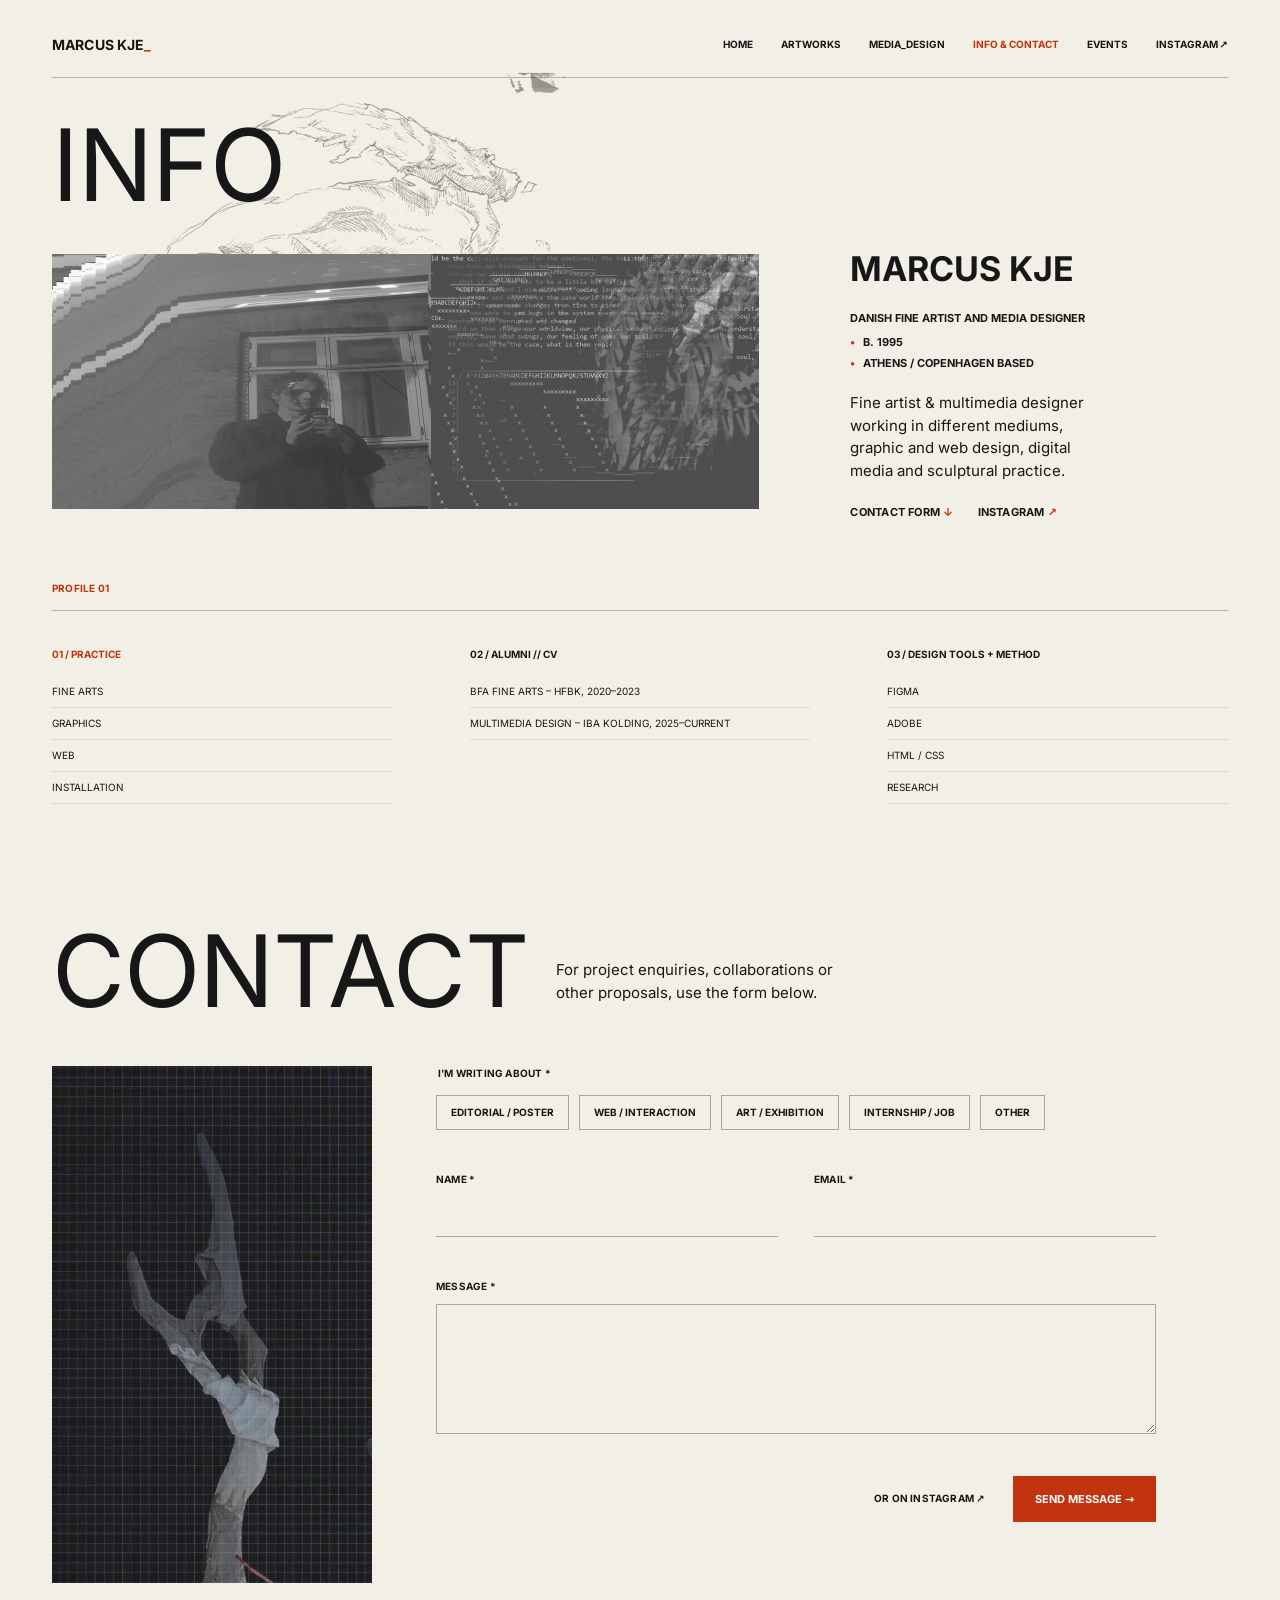
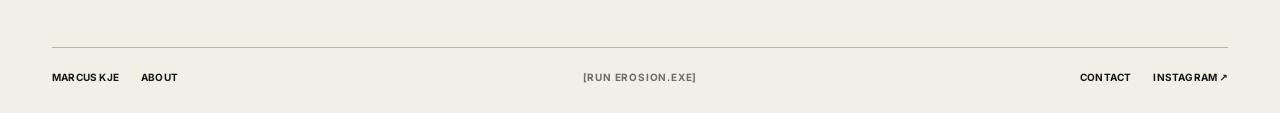
==== info.html @ b2b25fbf "Add files via upload" ====
<!doctype html>
<html lang="en">
<head>
  <meta charset="utf-8">
  <meta name="viewport" content="width=device-width, initial-scale=1">
  <title>Info &amp; contact | Marcus Kje</title>
  <meta name="description" content="About Marcus Kje, fine artist and multimedia designer, and contact form.">
  <link rel="preload" href="fonts/inter-latin.woff2" as="font" type="font/woff2" crossorigin>
  <link rel="icon" href="img/favicon.svg" type="image/svg+xml">
  <link rel="stylesheet" href="css/style.css">
</head>
<body>
  <a class="skip-link" href="#main">Skip to content</a>

  <header class="site-header">
    <a class="brand" href="index.html">MARCUS KJE<span class="brand-cursor" aria-hidden="true">_</span></a>
    <nav class="nav" aria-label="Main">
      <a class="link-hover" href="index.html">Home</a>
      <a class="link-hover" href="artworks.html">Artworks</a>
      <a class="link-hover" href="media-design.html">Media_design</a>
      <a class="link-hover" href="info.html" aria-current="page">Info &amp; contact</a>
      <a class="link-hover" href="index.html#events">Events</a>
      <a class="link-hover" href="#" data-instagram>Instagram ↗</a>
    </nav>
    <button class="menu-toggle" type="button" aria-expanded="false" aria-controls="mobile-menu">Menu +</button>
  </header>

  <div class="mobile-menu" id="mobile-menu" hidden>
    <div class="top"><span class="brand">MARCUS KJE<span class="brand-cursor" aria-hidden="true">_</span></span><button class="menu-close menu-toggle" type="button" style="display:block">Close ×</button></div>
    <nav aria-label="Mobile">
      <a href="index.html">Home</a>
      <a href="artworks.html">Artworks</a>
      <a href="media-design.html">Media_design</a>
      <a href="info.html" aria-current="page">Info &amp; contact</a>
      <a href="index.html#events">Events</a>
      <a href="#" data-instagram>Instagram ↗</a>
      <a class="menu-erosion" href="erosion.html">_Erosion.exe</a>
    </nav>
  </div>

  <main id="main">
    <div class="info-head">
      <img class="info-drawing" src="img/info/claw-drawing.png" alt="">
      <h1 class="page-title">Info</h1>
    </div>

    <div class="info-top">
      <div class="info-imgs">
        <img src="img/info/portrait.jpg" alt="Marcus Kje, self-portrait in a window reflection">
        <img src="img/info/ramble.jpg" alt="Digital collage of code text and a drawn claw">
      </div>
      <div class="info-bio">
        <h2>MARCUS KJE</h2>
        <p class="info-facts-lead">Danish fine artist and media designer</p>
        <ul class="info-facts">
          <li>b. 1995</li>
          <li>Athens / Copenhagen based</li>
        </ul>
        <p>Fine artist &amp; multimedia designer working in different mediums, graphic and web design, digital media and sculptural practice.</p>
        <p class="info-links label">
          <a class="link-hover" href="#contact">Contact form <span class="arrow" aria-hidden="true">↓</span></a>
          <a class="link-hover" href="#" data-instagram>Instagram <span class="arrow" aria-hidden="true">↗</span></a>
        </p>
      </div>
    </div>

    <section class="profile" aria-labelledby="profile-title">
      <p class="label accent" id="profile-title">Profile 01</p>
      <hr class="rule" style="margin-top:14px">
      <div class="profile-cols">
        <div class="profile-col">
          <details><summary>Practice</summary>
            <h3>01 / Practice</h3>
            <ul><li>Fine arts</li><li>Graphics</li><li>Web</li><li>Installation</li></ul>
          </details>
        </div>
        <div class="profile-col">
          <details><summary>Alumni // CV</summary>
            <h3>02 / Alumni // CV</h3>
            <ul><li>BFA Fine Arts – HFBK, 2020–2023</li><li>Multimedia Design – IBA Kolding, 2025–current</li></ul>
          </details>
        </div>
        <div class="profile-col">
          <details><summary>Design tools / method</summary>
            <h3>03 / Design tools + method</h3>
            <ul><li>Figma</li><li>Adobe</li><li>HTML / CSS</li><li>Research</li></ul>
          </details>
        </div>
      </div>
    </section>

    <section class="contact" id="contact" aria-labelledby="contact-title">
      <div class="contact-head">
        <h2 class="page-title" id="contact-title">Contact</h2>
        <p>For project enquiries, collaborations or other proposals, use the form below.</p>
      </div>

      <div class="contact-body">
        <img class="contact-img" src="img/info/contact.webp" alt="">

        <form class="form" id="contact-form" novalidate>
          <!-- the former "typical enquiries" are now the choice of topic (replaces the subject dropdown) -->
          <fieldset class="topics" aria-describedby="topic-err">
            <legend>I'm writing about *</legend>
            <div class="topic-list">
              <label><input type="radio" name="topic" value="Editorial / poster"><span>Editorial / poster</span></label>
              <label><input type="radio" name="topic" value="Web / interaction"><span>Web / interaction</span></label>
              <label><input type="radio" name="topic" value="Art / exhibition"><span>Art / exhibition</span></label>
              <label><input type="radio" name="topic" value="Internship / job"><span>Internship / job</span></label>
              <label><input type="radio" name="topic" value="Other"><span>Other</span></label>
            </div>
            <span class="err" id="topic-err"></span>
          </fieldset>

          <div class="form-row">
            <div class="field">
              <label for="name">Name *</label>
              <input id="name" name="name" autocomplete="name" required aria-describedby="name-err">
              <span class="err" id="name-err"></span>
            </div>
            <div class="field">
              <label for="email">Email *</label>
              <input id="email" name="email" type="email" autocomplete="email" required aria-describedby="email-err">
              <span class="err" id="email-err"></span>
            </div>
          </div>

          <div class="field">
            <label for="message">Message *</label>
            <textarea id="message" name="message" required aria-describedby="message-err"></textarea>
            <span class="err" id="message-err"></span>
          </div>

          <div class="form-actions">
            <a class="label link-hover" href="#" data-instagram>Or on Instagram ↗</a>
            <button class="btn" type="submit">Send message →</button>
          </div>
        </form>
      </div>
    </section>
  </main>

  <footer class="site-footer label">
    <div class="left"><a class="link-hover" href="index.html">Marcus Kje</a><a class="link-hover" href="info.html">About</a></div>
    <a class="footer-erosion" href="erosion.html">[Run Erosion.exe]</a>
    <div class="right"><a class="link-hover" href="info.html#contact">Contact</a><a class="link-hover" href="#" data-instagram>Instagram ↗</a></div>
  </footer>

  <script src="js/data.js"></script>
  <script src="js/main.js"></script>
</body>
</html>
---- css/style.css ----
/* ==========================================================================
   Marcus Kje, portfolio
   Colours, type and spacing taken from the Figma prototype.
   ========================================================================== */

/* Inter, self-hosted (no request to Google = no visitor IP sent to a third party, GDPR).
   One variable file covers weights 400–700. Licence: SIL Open Font License 1.1. */
@font-face { font-family: 'Inter'; font-style: normal; font-weight: 100 900; font-display: swap;
  src: url('../fonts/inter-latin.woff2') format('woff2');
  unicode-range: U+0000-00FF, U+0131, U+0152-0153, U+02BB-02BC, U+02C6, U+02DA, U+02DC, U+0304, U+0308, U+0329, U+2000-206F, U+20AC, U+2122, U+2191, U+2193, U+2212, U+2215, U+FEFF, U+FFFD; }
@font-face { font-family: 'Inter'; font-style: normal; font-weight: 100 900; font-display: swap;
  src: url('../fonts/inter-latin-ext.woff2') format('woff2');
  unicode-range: U+0100-02BA, U+02BD-02C5, U+02C7-02CC, U+02CE-02D7, U+02DD-02FF, U+1D00-1DBF, U+1E00-1E9F, U+1EF2-1EFF, U+2020, U+20A0-20AB, U+20AD-20C0, U+2113, U+2C60-2C7F, U+A720-A7FF; }
:root {
  --bg: #f2efe6;
  --ink: #171717;
  --accent: #c2330f;        /* WCAG AA: 4.8:1 on the off-white background (Figma #e34624 was 3.5:1) */
  --line: #b8b4aa;
  --muted: #6f6c64;
  --paper: #f8f6f0;
  --card-blue: #cbdadd;
  --card-red: #c2330f;
  --card-lilac: #b7a7e8;
  --dark: #151515;
  --gutter: 52px;
  --font: 'Inter', system-ui, -apple-system, 'Segoe UI', sans-serif;
  --cursor: url('../img/cursor/arrow.svg') 1 1, auto;
  --cursor-link: url('../img/cursor/hand.svg') 5 1, pointer;
}

*, *::before, *::after { box-sizing: border-box; }

html { cursor: var(--cursor); scroll-behavior: smooth; } /* in-page jumps glide (off with reduce-motion) */
a, button, label, select, summary, [role='button'], .card { cursor: var(--cursor-link); }
input, textarea { cursor: text; }

body {
  margin: 0;
  background: var(--bg);
  color: var(--ink);
  font-family: var(--font);
  font-size: 15px;
  line-height: 1.5;
  -webkit-font-smoothing: antialiased;
  min-height: 100vh;
  display: flex;
  flex-direction: column;
}
main { flex: 1; }
img { display: block; max-width: 100%; }
a { color: inherit; text-decoration: none; }
button { font: inherit; color: inherit; background: none; border: 0; padding: 0; }

.wrap { padding: 0 var(--gutter); }
.label { font-size: 10px; font-weight: 700; text-transform: uppercase; letter-spacing: .02em; }
.accent { color: var(--accent); }
.rule { border: 0; border-top: 1px solid var(--line); margin: 0; }
.visually-hidden { position: absolute; width: 1px; height: 1px; overflow: hidden; clip: rect(0 0 0 0); white-space: nowrap; }

.skip-link { position: absolute; left: -999px; top: 8px; background: var(--ink); color: var(--bg); padding: 8px 12px; z-index: 100; }
.skip-link:focus { left: 8px; }
:focus-visible { outline: 2px solid var(--accent); outline-offset: 3px; }

.link-hover { position: relative; }
.link-hover:hover, .link-hover[aria-current='page'] { color: var(--accent); }

/* ---------- Header ---------- */
.site-header {
  display: flex; align-items: center; justify-content: space-between;
  padding: 34px var(--gutter) 22px;
  border-bottom: 1px solid var(--line);
  margin: 0 var(--gutter);
  padding-left: 0; padding-right: 0;
}
.brand { font-size: 14px; font-weight: 700; letter-spacing: .01em; }
.brand-cursor { color: var(--accent); } /* F: MARCUS KJE_ */
.nav { display: flex; gap: 28px; }
.nav a { font-size: 10px; font-weight: 700; text-transform: uppercase; }
.menu-toggle { display: none; font-size: 11px; font-weight: 700; color: var(--accent); text-transform: uppercase; }

/* ---------- Footer (uniform on every page) ---------- */
.site-footer {
  display: flex; align-items: center; justify-content: space-between; gap: 16px;
  margin: 64px var(--gutter) 0;
  padding: 22px 0 28px;
  border-top: 1px solid var(--line);
}
.site-footer .left, .site-footer .right { display: flex; gap: 22px; align-items: center; }
/* the quiet way into Erosion.exe: centred in every footer, muted grey (white on the dark Artworks page) */
.site-footer { display: grid; grid-template-columns: 1fr auto 1fr; }
.site-footer .right { justify-self: end; }
.footer-erosion { color: var(--muted); letter-spacing: .08em; transition: color .2s ease; }
.footer-erosion:hover, .footer-erosion:focus-visible { color: var(--accent); }
.theme-dark .footer-erosion { color: #f2efe6; }
.theme-dark .footer-erosion:hover, .theme-dark .footer-erosion:focus-visible { color: var(--accent); } /* the white rule above would otherwise win over the hover */
/* …and on the Artworks page, at the far right of the filter row */
.filters .filters-erosion { font-size: 10px; font-weight: 700; text-transform: uppercase; color: var(--ink); } /* a "trick" category: looks like the others, leads into Erosion.exe */
.filters .filters-erosion:hover, .filters .filters-erosion:focus-visible { color: var(--accent); }

/* ---------- Page titles ---------- */
.page-head { display: grid; grid-template-columns: 1fr auto; gap: 24px; align-items: start; padding: 40px var(--gutter) 0; }
.page-title { font-size: clamp(56px, 7.8vw, 112px); font-weight: 400; line-height: .95; margin: 0; text-transform: uppercase; letter-spacing: -.01em; }
.page-intro { max-width: 260px; margin: 14px 0 0; font-size: 14px; }

/* ---------- Filters ---------- */
.filters { display: flex; flex-wrap: wrap; gap: 8px 64px; padding: 40px var(--gutter) 16px; border-bottom: 1px solid var(--line); margin: 0 var(--gutter); padding-left: 0; padding-right: 0; }
.filters button { font-size: 10px; font-weight: 700; text-transform: uppercase; }
.filters button:hover, .filters button[aria-pressed='true'] { color: var(--accent); }

/* ---------- Grids ---------- */
.grid { display: grid; gap: 40px 30px; padding: 26px var(--gutter) 0; }
.grid--media { grid-template-columns: repeat(4, 1fr); }
/* JUSTIFIED ROWS: every row has the same height and fills the full width; each work gets a width in
   proportion to its image (--r = width/height, set from data.js), so nothing is cropped and the titles
   line up per row. The ::after spacer stops the last, half-full row from stretching. */
.grid--art { display: flex; flex-wrap: wrap; gap: 48px 28px; --row-h: 300px; }
.grid--art .card { flex: var(--r, 1) 1 calc(var(--r, 1) * var(--row-h)); min-width: 0; }
.grid--art::after { content: ""; flex: 999 1 0; }
.card { display: block; text-align: left; width: 100%; }
.card .thumb { overflow: hidden; background: #ddd9cf; aspect-ratio: 4 / 3; }
.grid--media .card .thumb { aspect-ratio: 294 / 220; }
.card .thumb img { width: 100%; height: 100%; object-fit: cover; transition: transform .5s ease; }
.card:hover .thumb img { transform: scale(1.03); }
/* several whole posters side by side (e.g. CC Flinta) */
.thumb--multi { display: flex; gap: 6px; padding: 10px; background: #e4e0d6 !important; }
.thumb--multi img { flex: 1; min-width: 0; object-fit: contain !important; }
.card .meta { display: flex; gap: 22px; margin-top: 12px; font-size: 10px; font-weight: 700; text-transform: uppercase; }
.card .meta .num { color: var(--accent); min-width: 14px; }
/* Media design: real projects get coloured title bars + a type tag, like the Selected-work cards on
   the frontpage; placeholders keep the plain look (they only demonstrate the full layout) */
.card .meta--bar { flex-wrap: wrap; row-gap: 4px; margin-top: 0; padding: 12px 14px 13px; border: 1px solid #a9a69d; border-top: 0; }
.meta--bar .meta-tag { flex-basis: 100%; padding-left: 36px; font-weight: 400; color: #3d3b36; letter-spacing: .02em; }
button.card:nth-of-type(3n+1) .meta--bar { background: var(--card-blue); }
button.card:nth-of-type(3n+2) .meta--bar { background: var(--card-red); color: #fff; }
button.card:nth-of-type(3n+2) .meta--bar .num, button.card:nth-of-type(3n+2) .meta--bar .meta-tag { color: #fff !important; }
button.card:nth-of-type(3n+3) .meta--bar { background: var(--card-lilac); }
.card .meta--bar .num { color: var(--ink); } /* dark numbers on blue/lilac (red would be too faint) */
.card:hover .meta--bar { filter: brightness(.96); }
/* placeholders: same label box, in a quiet neutral grey */
.card .meta--ph { background: #e2ded4; border-color: #c4bfb3; }
.card .meta--ph .num { color: var(--ink); }
.card .meta--ph .ph, .card .meta--ph .meta-tag { color: #57544d; }
.card.is-placeholder:hover .meta--bar { filter: none; }
.card.is-placeholder { cursor: not-allowed; }
.card.is-placeholder.shake { animation: shake .4s ease; }
@keyframes shake { 20% { transform: translateX(-6px); } 40% { transform: translateX(5px); } 60% { transform: translateX(-3px); } 80% { transform: translateX(2px); } }
.card.is-placeholder .thumb img { filter: grayscale(.2) blur(1.5px); opacity: .8; }
.card.is-placeholder .ph { font-style: italic; font-weight: 400; color: var(--muted); text-transform: lowercase; }
.card[hidden] { display: none; }
.grid-empty { padding: 40px var(--gutter); color: var(--muted); font-size: 13px; }

/* Artworks: dark page, every work at its natural proportions, shown whole (never cropped) */
.theme-dark { --accent: #ec5a38; --bg: var(--dark); --ink: #f2efe6; --line: #3a3a3a; --muted: #8b877e; }
.theme-dark .card .thumb { background: #222; aspect-ratio: var(--r, 1); }
.theme-dark .card .thumb img { height: 100%; object-fit: cover; }  /* box has the image's own ratio → no cropping */

/* ---------- Home ---------- */
/* D: "Selected work ↓" scrolls the carousel + events into view */
#selected { scroll-margin-top: 20px; }
.section-head > a.label { font-size: 12px; }
/* "More artworks →": it is already red, so the hover shows as an underline + the arrow moving on */
.more-link { text-decoration: underline; text-decoration-color: transparent; text-underline-offset: 5px; text-decoration-thickness: 1px; transition: text-decoration-color .2s ease; }
.more-link .arrow { display: inline-block; transition: transform .2s ease; }
.more-link:hover, .more-link:focus-visible { text-decoration-color: currentColor; }
.more-link:hover .arrow, .more-link:focus-visible .arrow { transform: translateX(4px); } /* "More artworks →" same size + baseline as "Selected work ↓" */
.section-jump .arrow, .hero-about .arrow { display: inline-block; color: var(--accent); transition: transform .2s ease; }
.section-jump:hover, .section-jump:focus-visible { color: var(--accent); }
.section-jump:hover .arrow { transform: translateY(2px); }
/* E: "About me ↑" under the intro text */
.hero-about { position: relative; z-index: 2; display: inline-flex; flex-direction: column; gap: 6px; margin-top: clamp(20px, 4svh, 40px); padding-left: clamp(8px, 1.3vw, 20px); }
.hero-about .label { font-size: 12px; }
.hero-about-guide { font-size: 13px; color: var(--muted); }
.hero-about:hover .label, .hero-about:focus-visible .label { color: var(--accent); }
.hero-about:hover .arrow { transform: translate(2px, -2px); }
/* Hero is capped to the visible screen height (minus header), so "Selected work" always peeks up.
   Both title and image scale with the SMALLER of width/height → no giant hero on wide, low screens. */
.hero { position: relative; display: grid; grid-template-columns: minmax(0, 1fr) minmax(0, 1.2fr); align-items: center;
        height: calc(100svh - 150px); min-height: 520px; max-height: 900px; padding: 0 var(--gutter) 30px; overflow-x: clip; overflow-y: visible; }
/* everything after the hero sits on a layer ABOVE the hero image, so the image may bleed behind it */
main > section:not(.hero), .site-header, .site-footer { position: relative; z-index: 1; }
.hero-title { font-size: clamp(64px, min(10.3vw, 16svh), 148px); font-weight: 400; line-height: .88; margin: 0; letter-spacing: -.01em; position: relative; z-index: 2; }
/* the big title has built-in side spacing on its first letter → indent the lines below so they line up with (or sit just right of) the "M" */
.hero-role, .hero-text { padding-left: clamp(8px, 1.3vw, 20px); }
.hero-role { position: relative; z-index: 2; font-size: 12px; margin: 22px 0 0; }
.hero-text { position: relative; z-index: 2; margin-top: clamp(24px, 7svh, 90px); max-width: 360px; }
.hero-text .label { font-size: 12px; margin-bottom: 26px; }
.hero-text p { margin: 0; font-size: 15px; }
/* big image on its own layer behind the text: bleeds above the hero and down behind "Selected work" */
/* as in the Figma: big, reaching up past the menu (behind it) and down behind "Selected work" */
.hero-media { position: absolute; z-index: 0; top: -150px; bottom: -150px; right: calc(-1 * var(--gutter)); width: 70%; margin: 0; }
.hero-img { width: 100%; height: 100%; object-fit: contain; object-position: 85% 42%; pointer-events: none; }
.hero-cta { position: absolute; right: calc(var(--gutter) + 20px); bottom: 124px; z-index: 3; }

/* same pattern as "Upcoming & current events": divider line first, then the heading */
.section-head { display: flex; justify-content: space-between; align-items: baseline; padding: 22px 0 0; border-top: 1px solid var(--line); margin: 0 var(--gutter); }
.section-head .label, .events > .label { margin-top: 0; } /* identical spacing line → heading in both sections */
.section-head .label { font-size: 12px; }

.carousel { position: relative; padding: 20px var(--gutter) 0; }
.carousel-track { display: grid; grid-auto-flow: column; grid-auto-columns: calc((100% - 3 * 30px) / 4); gap: 30px; overflow-x: auto; scroll-snap-type: x mandatory; scrollbar-width: none; scroll-behavior: smooth; }
.carousel-track::-webkit-scrollbar { display: none; }
.sel-card { scroll-snap-align: start; display: block; }
.sel-card .thumb { aspect-ratio: 305 / 140; overflow: hidden; background: #ddd9cf; }
.sel-card .thumb img { width: 100%; height: 100%; object-fit: cover; transition: transform .5s ease; }
.sel-card:hover .thumb img { transform: scale(1.04); }
.sel-card .bar { display: flex; gap: 22px; align-items: center; height: 46px; padding: 0 16px; border: 1px solid #a9a69d; font-size: 10px; font-weight: 700; text-transform: uppercase; }
.sel-card .bar .num { font-size: 9px; color: var(--accent); }
.sel-card:nth-child(4n+1) .bar { background: var(--card-blue); }
.sel-card:nth-child(4n+2) .bar { background: var(--card-red); color: #fff; }
.sel-card:nth-child(4n+2) .bar .num { color: var(--bg); }
.sel-card:nth-child(4n+3) .bar { background: var(--card-lilac); }
/* red numbers are too faint on the blue/lilac cards (3.9:1 / 2.6:1) → dark numbers there */
.sel-card:nth-child(4n+1) .bar .num, .sel-card:nth-child(4n+3) .bar .num { color: var(--ink); }
.sel-card:nth-child(4n+4) .bar { background: var(--bg); }
.chev { position: absolute; top: 50%; width: 40px; height: 40px; display: grid; place-items: center; border: 1px solid var(--line); background: var(--bg); z-index: 3; transform: translateY(-20%); }
.chev:hover { border-color: var(--ink); }
.chev img { width: 20px; height: 20px; filter: brightness(0); }
.chev--prev { left: 6px; } .chev--prev img { transform: rotate(180deg); }
.chev--next { right: 6px; }
.chev[disabled] { opacity: .3; pointer-events: none; }

.events { scroll-margin-top: 24px; margin: 56px var(--gutter) 0; border-top: 1px solid var(--line); padding-top: 22px; }
.events .label { font-size: 12px; margin-bottom: 10px; }
.events ul { list-style: none; margin: 0; padding: 0; }
.events li { border-bottom: 1px solid var(--line); }
/* event row: status | title | type, place · dates */
.events .ev { display: grid; grid-template-columns: 110px auto 1fr; align-items: baseline; gap: 6px 22px; padding: 16px 0; text-transform: uppercase; }
.events .ev--empty { display: block; font-size: 12px; font-weight: 700; }
.ev-status { font-size: 10px; font-weight: 700; color: var(--muted); display: inline-flex; align-items: center; gap: 8px; }
.ev-status.is-now { color: var(--accent); }
.ev-dot { width: 8px; height: 8px; border-radius: 50%; background: var(--accent); animation: ev-pulse 1.8s ease-out infinite; }
@keyframes ev-pulse { 0% { box-shadow: 0 0 0 0 rgba(194, 51, 15, .55); } 70% { box-shadow: 0 0 0 8px rgba(194, 51, 15, 0); } 100% { box-shadow: 0 0 0 0 rgba(194, 51, 15, 0); } }
.ev-title { font-size: 18px; font-weight: 700; letter-spacing: .01em; }
.ev-arrow { color: var(--accent); display: inline-block; transition: transform .2s ease; }
.events .ev-meta { font-size: 11px; font-weight: 400; color: var(--muted); }
.events a.ev:hover .ev-title { color: var(--accent); }
.events a.ev:hover .ev-arrow { transform: translate(2px, -2px); }

/* ---------- Popup (artworks + media) ---------- */
.popup { width: min(1100px, 94vw); max-height: 92vh; padding: 0; border: 0; background: var(--bg); color: var(--ink); }
.theme-dark .popup { background: #1d1d1d; }
.popup::backdrop { background: rgba(10, 10, 10, .72); }
.popup-inner { display: grid; grid-template-columns: 1.6fr 1fr; min-height: 60vh; max-height: 92vh; }
.popup-media { position: relative; background: #0f0f0f; display: grid; place-items: center; min-height: 50vh; }
.popup-media img { max-height: 86vh; width: 100%; object-fit: contain; }
.popup-nav { position: absolute; inset: auto 12px 12px auto; display: flex; gap: 8px; align-items: center; color: #f2efe6; font-size: 10px; font-weight: 700; }
/* arrows + counter sit on a dark chip, so they stay visible on white/light photos too */
.popup-nav button { width: 36px; height: 36px; display: grid; place-items: center; background: rgba(21, 21, 21, .82); border: 1px solid rgba(242,239,230,.25); }
.popup-nav button:hover { background: var(--accent); border-color: var(--accent); }
.popup-count { background: rgba(21, 21, 21, .82); padding: 4px 8px; }
.popup-nav img { width: 18px; height: 18px; }
.popup-nav .prev img { transform: rotate(180deg); }
.popup-info { padding: 32px 30px; overflow-y: auto; display: flex; flex-direction: column; gap: 14px; }
.popup-info h2 { font-size: 28px; font-weight: 400; line-height: 1.05; margin: 0; text-transform: uppercase; }
.popup-info dl { display: grid; grid-template-columns: auto 1fr; gap: 6px 16px; margin: 0; font-size: 11px; }
.popup-info dt { font-weight: 700; text-transform: uppercase; color: var(--muted); }
.popup-info dd { margin: 0; }
.popup-info p { margin: 0; font-size: 14px; }
.todo { color: var(--muted); font-style: italic; }
.popup-close { position: absolute; top: 10px; right: 10px; width: 36px; height: 36px; display: grid; place-items: center; background: var(--bg); z-index: 2; }
.popup-close img { width: 20px; filter: brightness(0); }
.theme-dark .popup-close { background: #1d1d1d; }
.theme-dark .popup-close img { filter: none; }

/* popup: browse between works */
.popup-works { margin-top: auto; padding-top: 18px; border-top: 1px solid var(--line); display: flex; justify-content: space-between; align-items: center; gap: 12px; font-size: 10px; }
.popup-works button:hover, .popup-works button:focus-visible { color: var(--accent); }
.popup-works-count { color: var(--muted); font-weight: 400; }
.btn { display: inline-flex; justify-content: center; align-items: center; gap: 8px; height: 46px; padding: 0 22px; background: var(--accent); color: #fff; font-size: 11px; font-weight: 700; text-transform: uppercase; border: 0; }
.btn:hover { background: #a02a0c; }

/* ---------- Project viewer (Phil game / GLS PDF) ---------- */
.viewer { width: 100vw; height: 100dvh; max-width: none; max-height: none; margin: 0; padding: 0; border: 0; background: var(--dark); color: #f2efe6; }
.viewer[open] { display: flex; flex-direction: column; }
.viewer::backdrop { background: #000; }
.viewer-bar { display: flex; align-items: center; gap: 24px; padding: 14px 22px; border-bottom: 1px solid #333; }
.viewer-title { flex: 1; }
.viewer-bar a:hover, .viewer-bar button:hover { color: var(--accent); }
.viewer iframe { flex: 1; width: 100%; border: 0; background: #fff; }

/* ---------- Info & contact ---------- */
.info-head { position: relative; padding: 40px var(--gutter) 0; }
.info-head .page-title { position: relative; z-index: 2; }
.info-drawing { position: absolute; left: 180px; top: -60px; width: 330px; transform: rotate(-90deg); opacity: .45; z-index: 1; pointer-events: none; }
.info-top { display: grid; grid-template-columns: minmax(0, 707px) 1fr; gap: 40px; align-items: center; padding: 30px var(--gutter) 0; position: relative; z-index: 2; }
.info-imgs { display: grid; grid-template-columns: 379fr 328fr; }
.info-imgs img { width: 100%; height: 255px; object-fit: cover; filter: grayscale(1); }
.info-bio { padding-left: 12%; }
.info-bio h2 { font-size: 34px; font-weight: 700; margin: 0 0 16px; }
.info-bio p { margin: 0; max-width: 260px; }
/* contact + Instagram as two small links under the bio (replaces the old 04 / Contact column) */
.info-bio .info-links { display: flex; gap: 24px; margin-top: 22px; font-size: 11px; }
.info-links .arrow { color: var(--accent); }
.info-facts-lead { font-size: 11px; font-weight: 700; text-transform: uppercase; margin: 0 0 6px !important; }
.info-facts { list-style: none; margin: 0 0 18px; padding: 0; font-size: 11px; font-weight: 700; text-transform: uppercase; line-height: 1.9; }
.info-facts li::before { content: '•'; color: var(--accent); margin-right: 8px; }
.profile { margin: 60px var(--gutter) 0; }
.profile-cols { display: grid; grid-template-columns: repeat(3, minmax(0, 1fr)); gap: clamp(40px, 6vw, 110px); margin-top: 36px; } /* three equal columns spanning the full width */
.profile-col h3 { font-size: 10px; font-weight: 700; margin: 0 0 14px; text-transform: uppercase; }
.profile-col:first-child h3 { color: var(--accent); }
.profile-col ul { list-style: none; margin: 0; padding: 0; }
.profile-col li { font-size: 10px; text-transform: uppercase; padding: 8px 0; border-bottom: 1px solid #dcd8cd; }
.profile-col li a:hover { color: var(--accent); }

.contact { padding: 120px var(--gutter) 0; scroll-margin-top: 20px; }
.contact-head { display: flex; gap: 28px; align-items: end; flex-wrap: wrap; }
.contact-head p { margin: 0 0 14px; max-width: 290px; }
/* Contact: image | form, top-aligned. Fields are thin lines (like the rest of the site), not boxes. */
.contact-body { display: grid; grid-template-columns: minmax(0, 320px) minmax(0, 720px); gap: 64px; margin-top: 48px; align-items: stretch; }
.contact-img { width: 100%; height: 100%; max-height: 600px; object-fit: cover; margin: 0; }
.form { display: grid; gap: 36px; align-content: start; }
.form-row { display: grid; grid-template-columns: 1fr 1fr; gap: 36px; }
.field { display: grid; gap: 6px; }
.field label, .topics legend { font-size: 10px; font-weight: 700; text-transform: uppercase; letter-spacing: .02em; }
.field input, .field textarea { font: inherit; font-size: 15px; color: var(--ink); width: 100%; border-radius: 0;
  background: transparent; border: 0; border-bottom: 1px solid #a9a69d; padding: 10px 0; }
.field textarea { min-height: 130px; resize: vertical; border: 1px solid #a9a69d; padding: 12px; margin-top: 4px; }
.field input:focus, .field textarea:focus { outline: none; border-color: var(--ink); box-shadow: 0 1px 0 var(--ink); }
.field .err, .topics .err { color: var(--accent); font-size: 11px; }
.field [aria-invalid='true'] { border-color: var(--accent); }
/* topic choices: radio buttons shown as small outlined tags */
.topics { border: 0; padding: 0; margin: 0; min-width: 0; }
.topic-list { display: flex; flex-wrap: wrap; gap: 10px; margin: 14px 0 6px; }
.topic-list label { position: relative; }
.topic-list input { position: absolute; opacity: 0; inset: 0; margin: 0; cursor: var(--cursor-link); }
.topic-list span { display: inline-block; padding: 9px 14px; border: 1px solid #a9a69d; font-size: 10px; font-weight: 700; text-transform: uppercase; transition: background .15s, color .15s; }
.topic-list label:hover span { border-color: var(--ink); }
.topic-list input:checked + span { background: var(--ink); color: var(--bg); border-color: var(--ink); }
.topic-list input:focus-visible + span { outline: 2px solid var(--accent); outline-offset: 3px; }
.form-actions { display: flex; justify-content: flex-end; align-items: center; gap: 28px; flex-wrap: wrap; }
.form .btn { margin: 0; width: auto; }
.form-done { padding: 24px; border: 1px solid var(--line); background: var(--paper); }

/* ---------- Mobile menu ---------- */
.mobile-menu { position: fixed; inset: 0; background: var(--bg); color: var(--ink); z-index: 50; padding: 28px 20px; display: flex; flex-direction: column; }
.mobile-menu[hidden] { display: none; }
.mobile-menu .top { display: flex; justify-content: space-between; align-items: center; padding-bottom: 16px; border-bottom: 1px solid var(--line); }
.mobile-menu nav { display: flex; flex-direction: column; margin-top: 24px; }
.mobile-menu nav a { font-size: 34px; line-height: 1.2; text-transform: uppercase; padding: 8px 0; border-bottom: 1px solid var(--line); }
.mobile-menu nav a[aria-current='page'] { color: var(--accent); }
/* Erosion.exe: last, set apart and muted, with a leading underscore, its own category */
.mobile-menu nav .menu-erosion { margin-top: 28px; border-bottom: 0; color: var(--muted); }

/* ---------- Responsive ---------- */
@media (max-width: 1100px) {
  .nav { gap: 18px; }
  .grid--art { --row-h: 220px; }
}

@media (max-width: 1024px) {
  .hero { grid-template-columns: 1fr; height: auto; min-height: 0; max-height: none; align-items: start; padding-top: 24px; padding-bottom: 0; }
  .hero-title { font-size: clamp(64px, 12vw, 120px); }
  /* stacked order: name → role → IMAGE → intro text → "View work" (the wrappers dissolve so their children can be re-ordered) */
  .hero > div:first-child, .hero-media { display: contents; }
  .hero-title { order: 1; } .hero-role { order: 2; }
  .hero-img { order: 3; position: relative; z-index: 0; justify-self: center; width: 118%; max-width: none; height: auto; max-height: 64svh; margin: 18px -9% 0; object-position: center; }
  .hero-text { order: 4; margin-top: 10px; }
  .hero-about { order: 5; margin: 18px 0 30px; }
  .grid--media { grid-template-columns: repeat(3, 1fr); }
  .carousel-track { grid-auto-columns: calc((100% - 2 * 30px) / 3); }
  .profile-cols { grid-template-columns: repeat(2, 1fr); }
  .contact-body { grid-template-columns: 220px minmax(0, 1fr); gap: 40px; }
}

@media (max-width: 760px) {
  :root { --gutter: 20px; }
  .nav { display: none; }
  .menu-toggle { display: block; }
  .site-header { padding: 22px 0 14px; }
  /* mobile footer: two tidy columns + Erosion.exe centred on its own line underneath
       MARCUS KJE      CONTACT
       ABOUT       INSTAGRAM ↗
          ─ EROSION.EXE ─          */
  .site-footer { grid-template-columns: 1fr 1fr; row-gap: 0; margin-top: 48px; padding-bottom: 24px; }
  .site-footer .left, .site-footer .right { flex-direction: column; gap: 12px; }
  .site-footer .left { align-items: flex-start; }
  .site-footer .right { align-items: flex-end; grid-column: 2; grid-row: 1; }
  .footer-erosion { grid-column: 1 / -1; grid-row: 2; justify-self: center; margin-top: 22px; padding: 14px 0 2px; border-top: 1px solid var(--line); width: 100%; text-align: center; }

  .page-head { grid-template-columns: 1fr; padding-top: 18px; }
  .page-title { font-size: 44px; }
  .page-intro { margin-top: 0; }
  .filters { gap: 10px 28px; padding-top: 24px; }
  .grid--media, .grid--art { grid-template-columns: repeat(2, 1fr); gap: 26px 14px; }
  .grid--art { gap: 40px; }
  .grid--art .card { flex-basis: 100%; }   /* phone: one work per row, full width */

  .hero { padding-top: 14px; }
  .hero-title { font-size: 64px; }
  .hero-role { margin-top: 14px; }
  .hero-text { margin-top: 18px; }
  .hero { padding-bottom: 0; }
  .hero-img { margin-top: 12px; }

  /* Selected work: stacked list like the mobile Figma */
  .carousel { padding-top: 22px; }
  .events .ev { grid-template-columns: 1fr; gap: 4px; }
  .ev-title { font-size: 16px; }
  .carousel-track { grid-auto-flow: row; grid-auto-columns: auto; gap: 12px; overflow: visible; }
  .sel-card { display: grid; grid-template-columns: 38% 1fr; border: 1px solid #a9a69d; }
  .sel-card .thumb { aspect-ratio: auto; height: 58px; }
  .sel-card .bar { height: auto; border: 0; padding: 10px 16px; }
  .chev { display: none; }

  .popup { width: 100vw; max-width: 100vw; height: 100dvh; max-height: 100dvh; margin: 0; }
  .popup-inner { grid-template-columns: 1fr; max-height: 100dvh; overflow-y: auto; }
  .popup-media { min-height: 0; }
  .popup-media img { max-height: 60vh; }
  .popup-info { padding: 22px 20px 32px; overflow: visible; }

  .info-drawing { width: 200px; left: 90px; top: -50px; }
  .info-top { grid-template-columns: 1fr; gap: 26px; }
  .info-imgs img { height: 170px; }
  .info-bio { padding-left: 0; }
  .info-bio h2 { font-size: 24px; }
  .profile { margin-top: 36px; }
  .profile-cols { grid-template-columns: 1fr; gap: 0; margin-top: 0; }
  .profile-col { border-bottom: 1px solid var(--line); }
  .profile-col details summary { list-style: none; display: flex; justify-content: space-between; padding: 18px 0; font-size: 11px; font-weight: 700; text-transform: uppercase; }
  .profile-col details summary::after { content: '+'; color: var(--accent); font-size: 16px; line-height: 1; }
  .profile-col details[open] summary::after { content: '–'; }
  .profile-col h3 { display: none; }
  .profile-col ul { padding-bottom: 14px; }

  .contact { padding-top: 70px; }
  .contact-body { grid-template-columns: 1fr; gap: 30px; margin-top: 28px; }
  .contact-img { display: none; }
  .form { gap: 28px; }
  .form-row { grid-template-columns: 1fr; gap: 28px; }
  .form-actions { justify-content: space-between; }
}

@media (min-width: 761px) {
  .profile-col details summary { display: none; }
  .profile-col details > ul { display: block; }
}

/* ---------- Mobile: the header bar (MARCUS KJE + MENU +) follows the scroll ----------
   Not on Erosion.exe: it uses its own .ero-header, so this never applies there. */
@media (max-width: 760px) {
  .site-header { position: sticky; top: 0; z-index: 20; }
  .site-header::before { content: ''; position: absolute; inset: 0 calc(-1 * var(--gutter)); background: var(--bg); z-index: -1; }
  .events, .contact, #selected { scroll-margin-top: 70px; } /* jump links land below the sticky bar */
}

/* ---------- Page change: a very quick cross-fade (0.15 s) ----------
   Uses the browser's own page transitions: the new page loads exactly as fast as before, the fade only
   hides the blank "blink" between pages. Unsupported browsers just switch instantly. Off for reduce-motion;
   Erosion.exe opts out in erosion.css (it keeps its glitch). */
@media (prefers-reduced-motion: no-preference) {
  @view-transition { navigation: auto; }
  ::view-transition-old(root), ::view-transition-new(root) { animation-duration: .15s; }
}

/* ---------- Glitch transition (used when going to / leaving Erosion.exe) ---------- */
@keyframes glitch-out {
  0%   { transform: none; filter: none; clip-path: none; opacity: 1; }
  12%  { transform: translate(-8px, 2px) skewX(6deg); filter: hue-rotate(90deg) contrast(2); }
  24%  { transform: translate(7px, -3px); clip-path: inset(12% 0 52% 0); }
  36%  { transform: translate(-3px, 0); clip-path: inset(58% 0 6% 0); filter: invert(1); }
  48%  { transform: translate(11px, 0); clip-path: inset(30% 0 28% 0); }
  60%  { transform: translate(-12px, 4px) skewX(-8deg); clip-path: none; filter: saturate(4); opacity: .75; }
  80%  { transform: scaleY(.02); filter: invert(1) blur(1px); opacity: .4; }
  100% { transform: scaleY(0); opacity: 0; }
}
@keyframes glitch-in {
  0%   { opacity: 0; transform: scaleY(.02); filter: invert(1); }
  25%  { opacity: 1; transform: translate(10px, 0) skewX(8deg); clip-path: inset(40% 0 35% 0); filter: hue-rotate(120deg); }
  45%  { transform: translate(-7px, 2px); clip-path: inset(8% 0 60% 0); filter: contrast(2.5); }
  65%  { transform: translate(4px, -2px); clip-path: inset(55% 0 4% 0); filter: invert(1); }
  85%  { transform: translate(-2px, 0); clip-path: none; filter: none; }
  100% { transform: none; opacity: 1; }
}
@keyframes scanlines { from { background-position: 0 0; } to { background-position: 0 12px; } }
html:has(body.glitch-in, body.glitch-out) { overflow-x: hidden; } /* the shake must not cause a sideways scrollbar */
body.glitch-out > *, body.glitch-in > * { animation: glitch-out .55s steps(9, end) forwards; }
body.glitch-in > * { animation: glitch-in .7s steps(8, end) both; }
body.glitch-out::after, body.glitch-in::after {
  content: ''; position: fixed; inset: 0; z-index: 999; pointer-events: none;
  background: repeating-linear-gradient(0deg, rgba(227, 70, 36, .22) 0 2px, transparent 2px 6px);
  mix-blend-mode: difference; animation: scanlines .15s linear infinite;
}

@media (prefers-reduced-motion: reduce) {
  *, *::before, *::after { transition: none !important; animation: none !important; scroll-behavior: auto !important; }
}
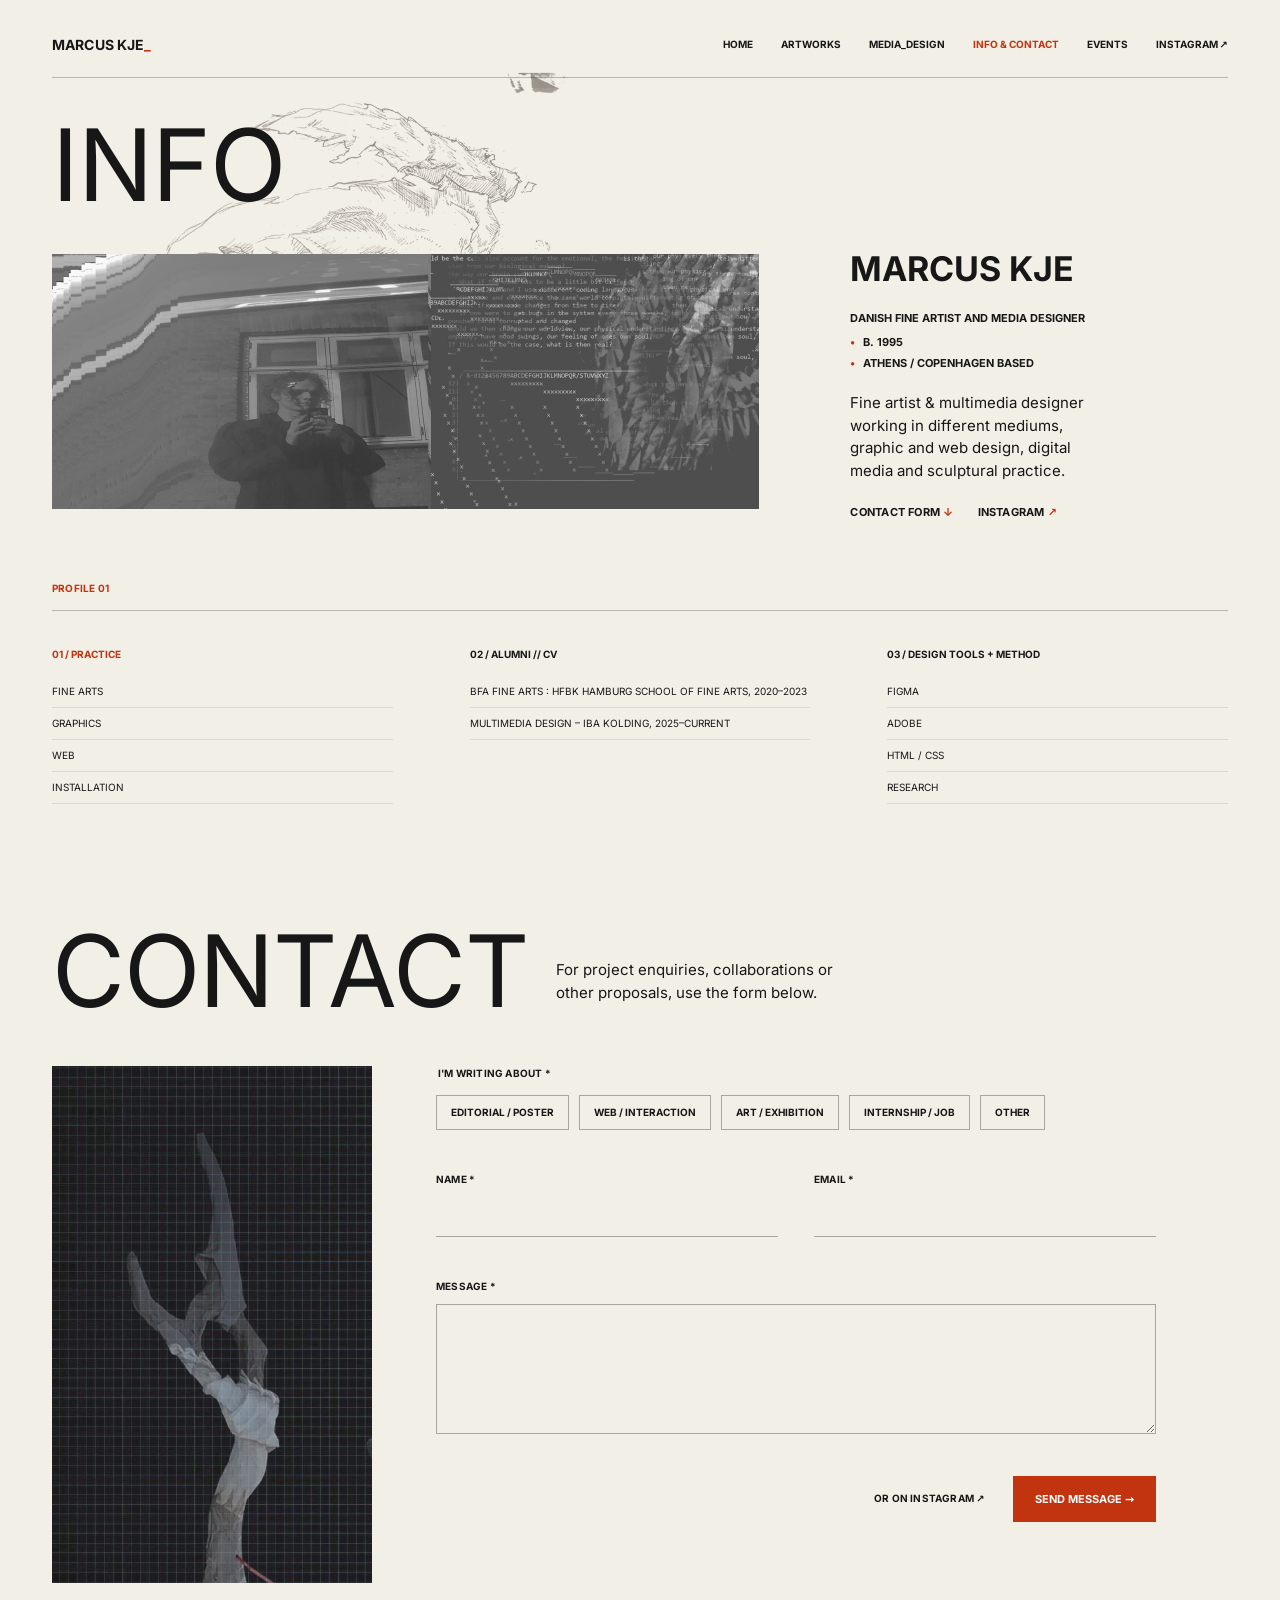
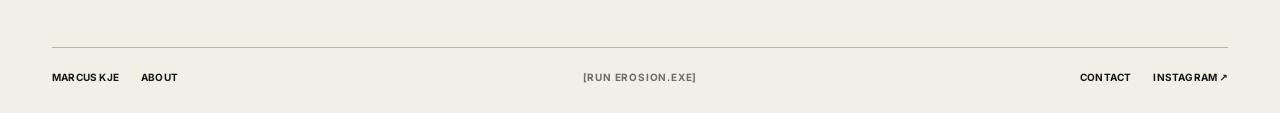
==== commit c659f50d: "Update alumni line on Info page" ====
--- a/info.html
+++ b/info.html
@@ -77,7 +77,7 @@
         <div class="profile-col">
           <details><summary>Alumni // CV</summary>
             <h3>02 / Alumni // CV</h3>
-            <ul><li>BFA Fine Arts – HFBK, 2020–2023</li><li>Multimedia Design – IBA Kolding, 2025–current</li></ul>
+            <ul><li>BFA Fine Arts : HFBK Hamburg School of Fine Arts, <span style="white-space:nowrap">2020–2023</span></li><li>Multimedia Design – IBA Kolding, 2025–current</li></ul>
           </details>
         </div>
         <div class="profile-col">
